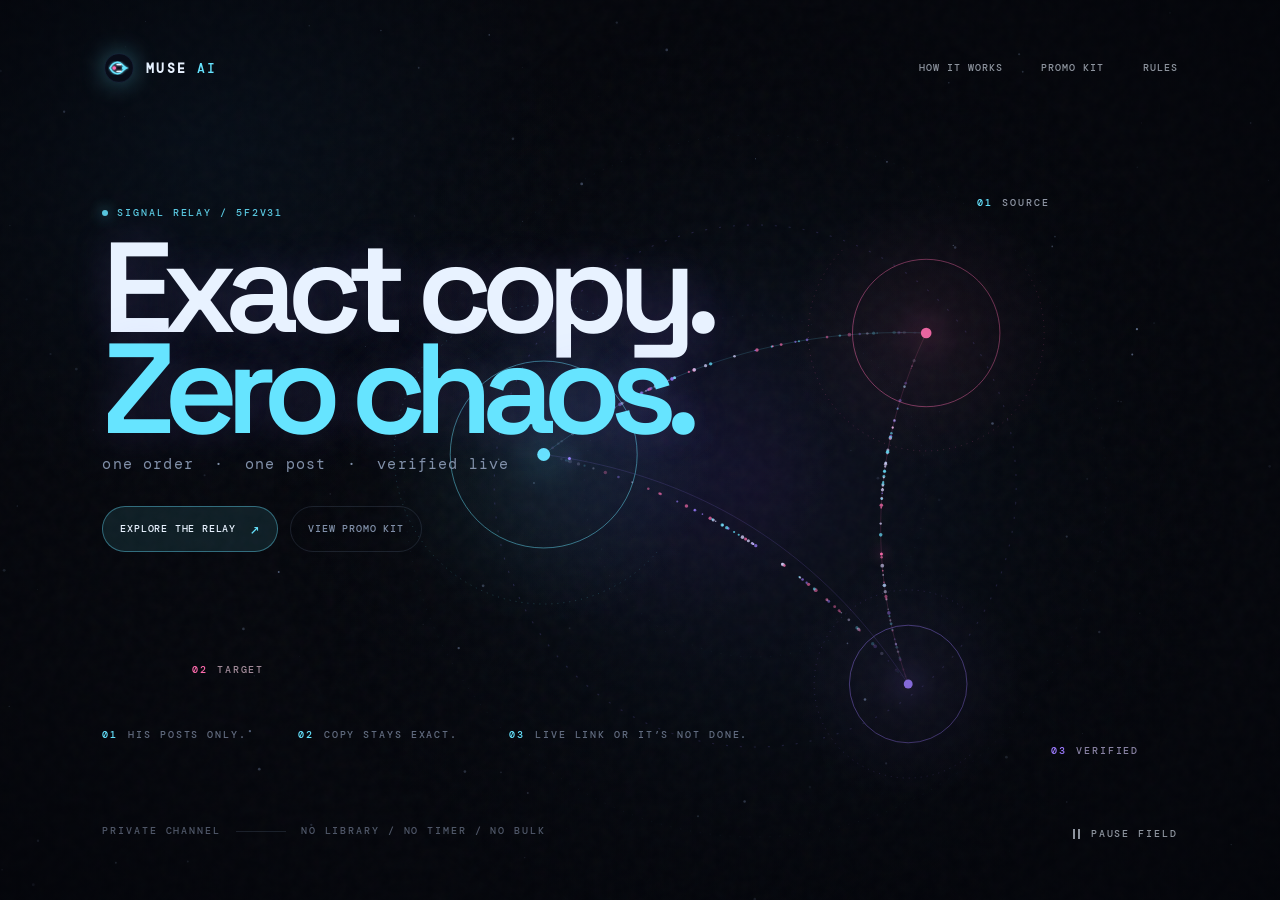
==== index.html @ 7d01f759 "Add files via upload" ====
<!doctype html>
<html lang="en">
<head>
  <meta charset="utf-8" />
  <meta name="viewport" content="width=device-width, initial-scale=1" />
  <meta name="theme-color" content="#05070d" />
  <meta name="description" content="Muse AI Repost — exact copy, private relay, verified live." />
  <title>Muse AI Repost — Signal Relay</title>
  <link rel="icon" type="image/svg+xml" href="assets/favicon.svg" />
  <link rel="alternate icon" href="assets/favicon.svg" />
  <link rel="preconnect" href="https://fonts.googleapis.com">
  <link rel="preconnect" href="https://fonts.gstatic.com" crossorigin>
  <link href="https://fonts.googleapis.com/css2?family=DM+Mono:wght@400;500&family=Space+Grotesk:wght@400;500;600;700&display=swap" rel="stylesheet">
  <link rel="stylesheet" href="styles.css" />
</head>
<body>
  <main class="scene" aria-label="Animated signal relay background">
    <canvas id="signalCanvas" aria-hidden="true"></canvas>
    <div class="noise" aria-hidden="true"></div><div class="vignette" aria-hidden="true"></div>
    <nav class="site-nav" aria-label="Primary navigation">
      <a class="brand" href="index.html"><img src="assets/logo-mark.svg" alt="" /> <span>MUSE <b>AI</b></span></a>
      <div class="nav-links"><a href="pages/how-it-works.html">How it works</a><a href="pages/promo-kit.html">Promo kit</a><a href="pages/platform-rules.html">Rules</a></div>
    </nav>
    <section class="brand-lockup">
      <div class="eyebrow"><span class="status-dot"></span> SIGNAL RELAY / 5F2V31</div>
      <h1>Exact copy.<br /><em>Zero chaos.</em></h1>
      <p>one order&nbsp; · &nbsp;one post&nbsp; · &nbsp;verified live</p>
      <div class="hero-actions"><a class="button button-primary" href="pages/how-it-works.html">Explore the relay <span>↗</span></a><a class="button button-quiet" href="pages/promo-kit.html">View promo kit</a></div>
    </section>
    <div class="orbit-label label-source"><span>01</span> SOURCE</div><div class="orbit-label label-target"><span>02</span> TARGET</div><div class="orbit-label label-verified"><span>03</span> VERIFIED</div>
    <section class="feature-strip" aria-label="Product principles"><div><strong>01</strong><span>His posts only.</span></div><div><strong>02</strong><span>Copy stays exact.</span></div><div><strong>03</strong><span>Live link or it’s not done.</span></div></section>
    <section class="footer-line" aria-label="System status"><span>PRIVATE CHANNEL</span><span class="footer-rule"></span><span>NO LIBRARY / NO TIMER / NO BULK</span></section>
    <button class="pause-button" id="pauseButton" type="button" aria-label="Pause animation" aria-pressed="false"><span class="pause-icon" aria-hidden="true"><i></i><i></i></span><span class="pause-label">PAUSE FIELD</span></button>
  </main>
  <script src="script.js"></script>
</body>
</html>
---- styles.css ----
:root{--ink:#05070d;--paper:#e8f2ff;--muted:#8190a9;--cyan:#66e4ff;--violet:#9c7bff;--pink:#ff6cae;--line:rgba(157,183,224,.14)}*{box-sizing:border-box}html,body{margin:0;min-height:100%;background:var(--ink)}body{overflow-x:hidden;color:var(--paper);font-family:"Space Grotesk",system-ui,sans-serif}.scene{position:relative;min-height:100svh;overflow:hidden;isolation:isolate;background:radial-gradient(circle at 50% 49%,rgba(72,58,161,.13),transparent 25%),radial-gradient(circle at 15% 15%,rgba(30,106,167,.11),transparent 28%),#05070d}#signalCanvas{position:absolute;inset:0;width:100%;height:100%;z-index:-3}.noise{position:absolute;inset:-50%;z-index:-1;pointer-events:none;opacity:.055;background-image:url("data:image/svg+xml,%3Csvg viewBox='0 0 180 180' xmlns='http://www.w3.org/2000/svg'%3E%3Cfilter id='n'%3E%3CfeTurbulence type='fractalNoise' baseFrequency='.9' numOctaves='4' stitchTiles='stitch'/%3E%3C/filter%3E%3Crect width='100%25' height='100%25' filter='url(%23n)' opacity='.7'/%3E%3C/svg%3E");animation:grain .24s steps(2) infinite}.vignette{position:absolute;inset:0;z-index:-1;pointer-events:none;background:radial-gradient(ellipse at center,transparent 25%,rgba(2,3,8,.28) 65%,rgba(2,3,8,.9) 125%)}.site-nav{position:absolute;top:clamp(1.25rem,4vw,3.4rem);left:clamp(1.5rem,8vw,9rem);right:clamp(1.5rem,8vw,9rem);z-index:4;display:flex;align-items:center;justify-content:space-between}.brand{display:flex;align-items:center;gap:10px;color:var(--paper);font:600 13px/1 "DM Mono",monospace;letter-spacing:.16em;text-decoration:none}.brand img{width:34px;height:34px;filter:drop-shadow(0 0 12px rgba(102,228,255,.4))}.brand b{color:var(--cyan);font-weight:500}.nav-links{display:flex;gap:clamp(1rem,3vw,2.7rem)}.nav-links a{color:rgba(232,242,255,.6);font:500 10px/1 "DM Mono",monospace;letter-spacing:.1em;text-transform:uppercase;text-decoration:none;transition:color .25s,transform .25s}.nav-links a:hover{color:var(--cyan);transform:translateY(-2px)}.brand-lockup{position:absolute;top:clamp(9rem,18vw,13rem);left:clamp(1.5rem,8vw,9rem);z-index:2}.eyebrow,.orbit-label,.footer-line,.pause-button,.feature-strip{font:500 10px/1 "DM Mono",monospace;letter-spacing:.19em;text-transform:uppercase}.eyebrow{display:flex;align-items:center;gap:9px;color:var(--cyan);opacity:.86}.status-dot{width:6px;height:6px;border-radius:50%;background:var(--cyan);box-shadow:0 0 14px var(--cyan);animation:blink 2s ease-in-out infinite}h1{margin:1.2rem 0 .9rem;font-size:clamp(3.7rem,10vw,9.8rem);line-height:.79;letter-spacing:-.09em;font-weight:600;text-shadow:0 0 40px rgba(157,123,255,.18)}h1 em{color:var(--cyan);font-style:normal}.brand-lockup p{margin:0;color:var(--muted);font:400 clamp(.72rem,1.3vw,.92rem)/1.4 "DM Mono",monospace;letter-spacing:.08em}.hero-actions{display:flex;gap:12px;margin-top:2rem}.button{display:inline-flex;align-items:center;gap:14px;padding:14px 17px;border:1px solid var(--line);border-radius:999px;color:var(--paper);font:500 10px/1 "DM Mono",monospace;letter-spacing:.08em;text-decoration:none;text-transform:uppercase;transition:transform .25s,box-shadow .25s,border-color .25s}.button:hover{transform:translateY(-3px);border-color:rgba(102,228,255,.55);box-shadow:0 10px 30px rgba(49,152,196,.13)}.button-primary{background:rgba(102,228,255,.1);border-color:rgba(102,228,255,.4)}.button-primary span{color:var(--cyan);font-size:16px}.button-quiet{color:var(--muted)}.orbit-label{position:absolute;z-index:2;display:flex;align-items:center;gap:9px;color:rgba(226,236,255,.62)}.orbit-label span{color:var(--cyan)}.label-source{top:22%;right:18%}.label-target{bottom:25%;left:15%;color:rgba(255,218,238,.62)}.label-target span{color:var(--pink)}.label-verified{right:11%;bottom:16%;color:rgba(216,205,255,.62)}.label-verified span{color:var(--violet)}.feature-strip{position:absolute;left:clamp(1.5rem,8vw,9rem);bottom:clamp(6rem,13vw,10rem);z-index:2;display:flex;gap:clamp(1rem,4vw,4rem);color:rgba(168,184,214,.56)}.feature-strip div{display:flex;gap:10px;align-items:center}.feature-strip strong{color:var(--cyan);font-weight:500}.footer-line{position:absolute;bottom:clamp(1.5rem,5vw,4rem);left:clamp(1.5rem,8vw,9rem);right:clamp(1.5rem,8vw,9rem);z-index:2;display:flex;align-items:center;gap:15px;color:rgba(168,184,214,.45)}.footer-rule{display:block;width:50px;height:1px;background:var(--line)}.pause-button{position:absolute;bottom:clamp(1.4rem,4.8vw,3.8rem);right:clamp(1.5rem,8vw,9rem);z-index:3;display:flex;gap:11px;align-items:center;border:0;padding:0;color:rgba(232,242,255,.6);background:none;cursor:pointer}.pause-button:hover{color:var(--cyan)}.pause-icon{display:flex;gap:3px}.pause-icon i{display:block;width:2px;height:10px;background:currentColor}.pause-button.is-paused .pause-icon i:first-child{height:0;width:0;border-top:5px solid transparent;border-bottom:5px solid transparent;border-left:7px solid currentColor}.pause-button.is-paused .pause-icon i:last-child{display:none}@keyframes grain{0%{transform:translate(0,0)}25%{transform:translate(2%,-1%)}50%{transform:translate(-1%,2%)}75%{transform:translate(1%,1%)}100%{transform:translate(-2%,-1%)}}@keyframes blink{0%,100%{opacity:.4}50%{opacity:1}}@media(max-width:700px){.site-nav{align-items:flex-start}.nav-links{gap:12px;flex-wrap:wrap;justify-content:flex-end;max-width:190px}.nav-links a{font-size:8px}.brand-lockup{top:10rem;left:1.5rem}h1{font-size:clamp(3.8rem,18vw,7rem)}.label-source{top:42%;right:8%}.label-target{bottom:30%;left:8%}.label-verified{right:8%;bottom:20%}.feature-strip{bottom:7rem;display:grid;gap:10px}.footer-line{bottom:1.5rem;right:auto}.footer-line span:last-child{display:none}.pause-button{bottom:1.5rem;right:1.5rem}}@media(prefers-reduced-motion:reduce){.noise,.status-dot{animation:none}}
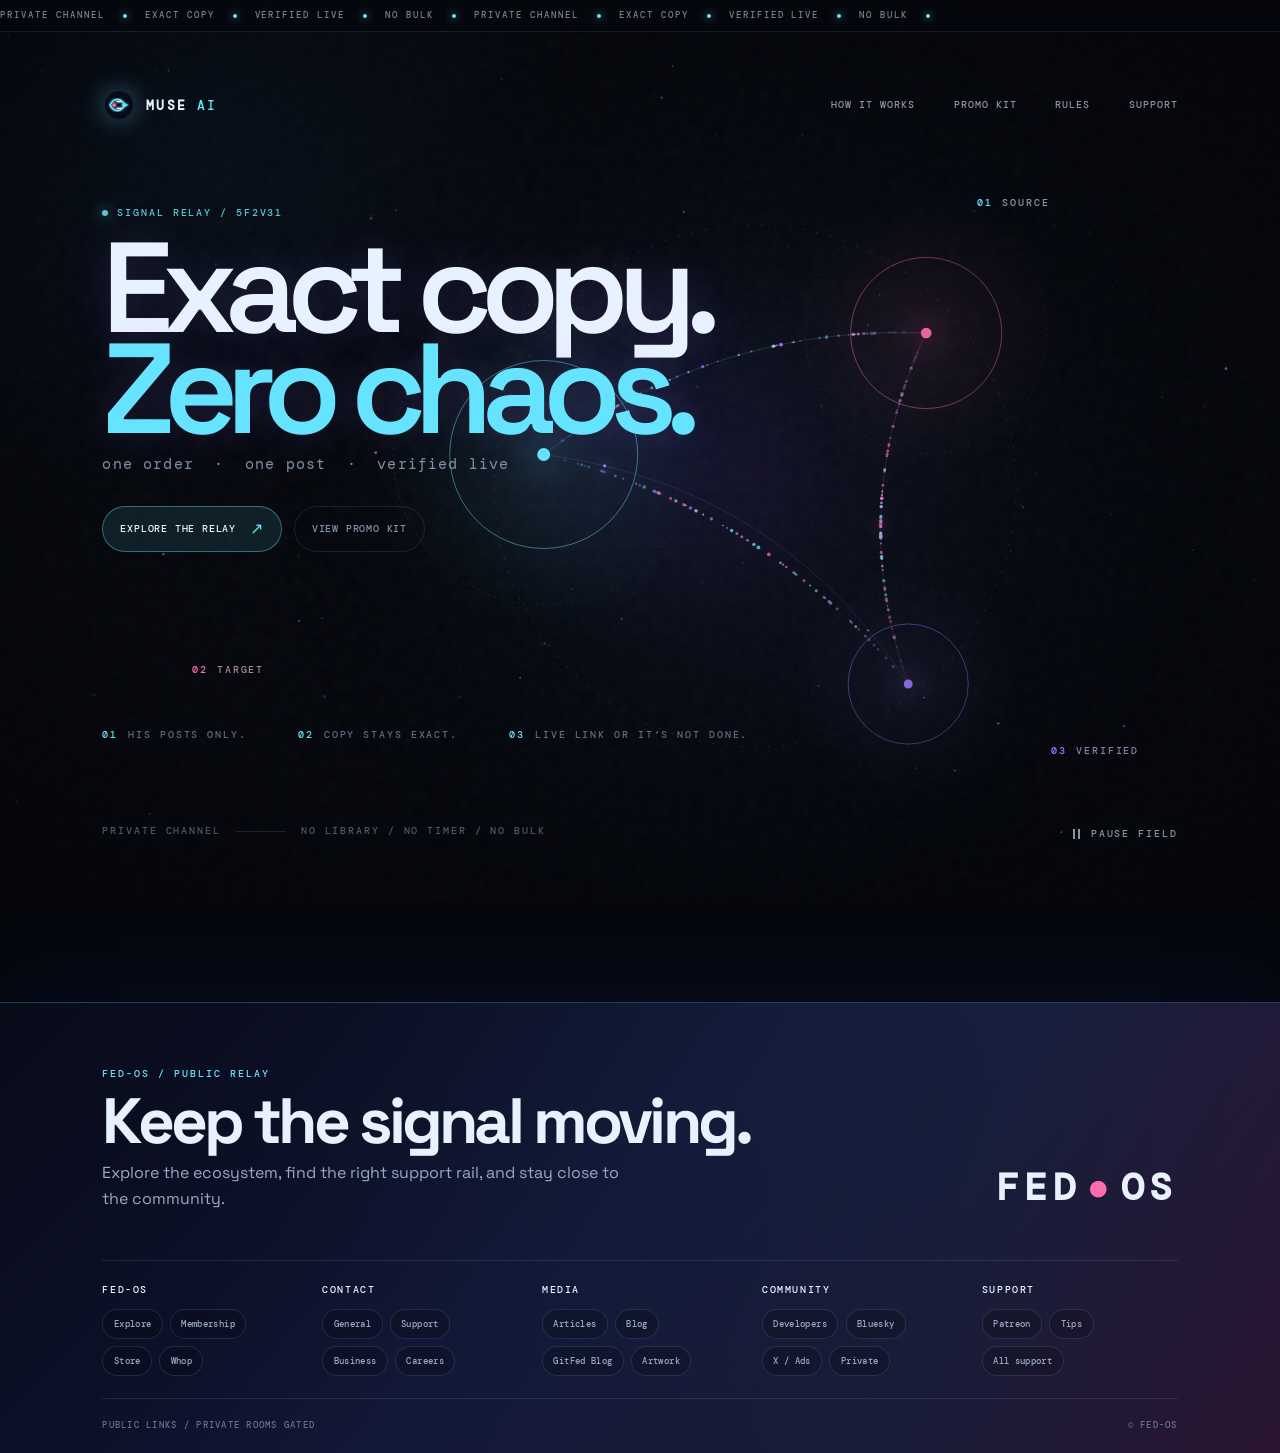
==== commit 28028a3e: "Add files via upload" ====
--- a/index.html
+++ b/index.html
@@ -12,14 +12,16 @@
   <link rel="preconnect" href="https://fonts.gstatic.com" crossorigin>
   <link href="https://fonts.googleapis.com/css2?family=DM+Mono:wght@400;500&family=Space+Grotesk:wght@400;500;600;700&display=swap" rel="stylesheet">
   <link rel="stylesheet" href="styles.css" />
+  <link rel="stylesheet" href="pages/site-pages.css" />
 </head>
 <body>
   <main class="scene" aria-label="Animated signal relay background">
     <canvas id="signalCanvas" aria-hidden="true"></canvas>
     <div class="noise" aria-hidden="true"></div><div class="vignette" aria-hidden="true"></div>
+    <div class="signal-ticker" aria-label="Live relay status"><div class="signal-ticker-track"><span>PRIVATE CHANNEL</span><i></i><span>EXACT COPY</span><i></i><span>VERIFIED LIVE</span><i></i><span>NO BULK</span><i></i><span>PRIVATE CHANNEL</span><i></i><span>EXACT COPY</span><i></i><span>VERIFIED LIVE</span><i></i><span>NO BULK</span><i></i></div></div>
     <nav class="site-nav" aria-label="Primary navigation">
       <a class="brand" href="index.html"><img src="assets/logo-mark.svg" alt="" /> <span>MUSE <b>AI</b></span></a>
-      <div class="nav-links"><a href="pages/how-it-works.html">How it works</a><a href="pages/promo-kit.html">Promo kit</a><a href="pages/platform-rules.html">Rules</a></div>
+      <div class="nav-links"><a href="pages/how-it-works.html">How it works</a><a href="pages/promo-kit.html">Promo kit</a><a href="pages/platform-rules.html">Rules</a><a href="pages/support.html">Support</a></div>
     </nav>
     <section class="brand-lockup">
       <div class="eyebrow"><span class="status-dot"></span> SIGNAL RELAY / 5F2V31</div>
@@ -32,6 +34,7 @@
     <section class="footer-line" aria-label="System status"><span>PRIVATE CHANNEL</span><span class="footer-rule"></span><span>NO LIBRARY / NO TIMER / NO BULK</span></section>
     <button class="pause-button" id="pauseButton" type="button" aria-label="Pause animation" aria-pressed="false"><span class="pause-icon" aria-hidden="true"><i></i><i></i></span><span class="pause-label">PAUSE FIELD</span></button>
   </main>
+  <footer class="fed-footer" aria-label="FED-OS footer"><div class="fed-footer-beam" aria-hidden="true"></div><div class="fed-footer-top"><div><div class="footer-kicker">FED-OS / PUBLIC RELAY</div><h2>Keep the signal moving.</h2><p>Explore the ecosystem, find the right support rail, and stay close to the community.</p></div><a class="footer-mark" href="index.html" aria-label="Back to home">FED<span>●</span>OS</a></div><div class="footer-groups"><section><h3>FED-OS</h3><div class="footer-buttons"><a href="https://www.fedpromptly.org" target="_blank" rel="noopener noreferrer">Explore</a><a href="https://www.fedpromptly.com/aid" target="_blank" rel="noopener noreferrer">Membership</a><a href="https://www.jabburr.com/fed-os" target="_blank" rel="noopener noreferrer">Store</a><a href="https://whop.com/fedpromptly/" target="_blank" rel="noopener noreferrer">Whop</a></div></section><section><h3>Contact</h3><div class="footer-buttons"><a href="mailto:contact@fedpromptly.com">General</a><a href="mailto:support@fedpromptly.com">Support</a><a href="mailto:business@fedpromptly.com">Business</a><a href="mailto:careers@fedpromptly.com">Careers</a></div></section><section><h3>Media</h3><div class="footer-buttons"><a href="https://substack.com/@fedpromptly" target="_blank" rel="noopener noreferrer">Articles</a><a href="https://fedpromptly.wordpress.com/" target="_blank" rel="noopener noreferrer">Blog</a><a href="https://gitfed.substack.com/" target="_blank" rel="noopener noreferrer">GitFed Blog</a><a href="https://www.deviantart.com/fedpromptly" target="_blank" rel="noopener noreferrer">Artwork</a></div></section><section><h3>Community</h3><div class="footer-buttons"><a href="https://discord.gg/Jm4XStx4Pf" target="_blank" rel="noopener noreferrer">Developers</a><a href="https://bsky.app/profile/fed-os.bsky.social" target="_blank" rel="noopener noreferrer">Bluesky</a><a href="https://x.com/Fedpromptly" target="_blank" rel="noopener noreferrer">X / Ads</a><a href="pages/private-communities.html">Private</a></div></section><section><h3>Support</h3><div class="footer-buttons"><a href="https://www.patreon.com/c/FEDpromptly" target="_blank" rel="noopener noreferrer">Patreon</a><a href="https://buymeacoffee.com/fedpromptly" target="_blank" rel="noopener noreferrer">Tips</a><a href="pages/support.html">All support</a></div></section></div><div class="fed-footer-bottom"><span>PUBLIC LINKS / PRIVATE ROOMS GATED</span><span>© FED-OS</span></div></footer>
   <script src="script.js"></script>
 </body>
 </html>
--- a/styles.css
+++ b/styles.css
@@ -1 +1 @@
-:root{--ink:#05070d;--paper:#e8f2ff;--muted:#8190a9;--cyan:#66e4ff;--violet:#9c7bff;--pink:#ff6cae;--line:rgba(157,183,224,.14)}*{box-sizing:border-box}html,body{margin:0;min-height:100%;background:var(--ink)}body{overflow-x:hidden;color:var(--paper);font-family:"Space Grotesk",system-ui,sans-serif}.scene{position:relative;min-height:100svh;overflow:hidden;isolation:isolate;background:radial-gradient(circle at 50% 49%,rgba(72,58,161,.13),transparent 25%),radial-gradient(circle at 15% 15%,rgba(30,106,167,.11),transparent 28%),#05070d}#signalCanvas{position:absolute;inset:0;width:100%;height:100%;z-index:-3}.noise{position:absolute;inset:-50%;z-index:-1;pointer-events:none;opacity:.055;background-image:url("data:image/svg+xml,%3Csvg viewBox='0 0 180 180' xmlns='http://www.w3.org/2000/svg'%3E%3Cfilter id='n'%3E%3CfeTurbulence type='fractalNoise' baseFrequency='.9' numOctaves='4' stitchTiles='stitch'/%3E%3C/filter%3E%3Crect width='100%25' height='100%25' filter='url(%23n)' opacity='.7'/%3E%3C/svg%3E");animation:grain .24s steps(2) infinite}.vignette{position:absolute;inset:0;z-index:-1;pointer-events:none;background:radial-gradient(ellipse at center,transparent 25%,rgba(2,3,8,.28) 65%,rgba(2,3,8,.9) 125%)}.site-nav{position:absolute;top:clamp(1.25rem,4vw,3.4rem);left:clamp(1.5rem,8vw,9rem);right:clamp(1.5rem,8vw,9rem);z-index:4;display:flex;align-items:center;justify-content:space-between}.brand{display:flex;align-items:center;gap:10px;color:var(--paper);font:600 13px/1 "DM Mono",monospace;letter-spacing:.16em;text-decoration:none}.brand img{width:34px;height:34px;filter:drop-shadow(0 0 12px rgba(102,228,255,.4))}.brand b{color:var(--cyan);font-weight:500}.nav-links{display:flex;gap:clamp(1rem,3vw,2.7rem)}.nav-links a{color:rgba(232,242,255,.6);font:500 10px/1 "DM Mono",monospace;letter-spacing:.1em;text-transform:uppercase;text-decoration:none;transition:color .25s,transform .25s}.nav-links a:hover{color:var(--cyan);transform:translateY(-2px)}.brand-lockup{position:absolute;top:clamp(9rem,18vw,13rem);left:clamp(1.5rem,8vw,9rem);z-index:2}.eyebrow,.orbit-label,.footer-line,.pause-button,.feature-strip{font:500 10px/1 "DM Mono",monospace;letter-spacing:.19em;text-transform:uppercase}.eyebrow{display:flex;align-items:center;gap:9px;color:var(--cyan);opacity:.86}.status-dot{width:6px;height:6px;border-radius:50%;background:var(--cyan);box-shadow:0 0 14px var(--cyan);animation:blink 2s ease-in-out infinite}h1{margin:1.2rem 0 .9rem;font-size:clamp(3.7rem,10vw,9.8rem);line-height:.79;letter-spacing:-.09em;font-weight:600;text-shadow:0 0 40px rgba(157,123,255,.18)}h1 em{color:var(--cyan);font-style:normal}.brand-lockup p{margin:0;color:var(--muted);font:400 clamp(.72rem,1.3vw,.92rem)/1.4 "DM Mono",monospace;letter-spacing:.08em}.hero-actions{display:flex;gap:12px;margin-top:2rem}.button{display:inline-flex;align-items:center;gap:14px;padding:14px 17px;border:1px solid var(--line);border-radius:999px;color:var(--paper);font:500 10px/1 "DM Mono",monospace;letter-spacing:.08em;text-decoration:none;text-transform:uppercase;transition:transform .25s,box-shadow .25s,border-color .25s}.button:hover{transform:translateY(-3px);border-color:rgba(102,228,255,.55);box-shadow:0 10px 30px rgba(49,152,196,.13)}.button-primary{background:rgba(102,228,255,.1);border-color:rgba(102,228,255,.4)}.button-primary span{color:var(--cyan);font-size:16px}.button-quiet{color:var(--muted)}.orbit-label{position:absolute;z-index:2;display:flex;align-items:center;gap:9px;color:rgba(226,236,255,.62)}.orbit-label span{color:var(--cyan)}.label-source{top:22%;right:18%}.label-target{bottom:25%;left:15%;color:rgba(255,218,238,.62)}.label-target span{color:var(--pink)}.label-verified{right:11%;bottom:16%;color:rgba(216,205,255,.62)}.label-verified span{color:var(--violet)}.feature-strip{position:absolute;left:clamp(1.5rem,8vw,9rem);bottom:clamp(6rem,13vw,10rem);z-index:2;display:flex;gap:clamp(1rem,4vw,4rem);color:rgba(168,184,214,.56)}.feature-strip div{display:flex;gap:10px;align-items:center}.feature-strip strong{color:var(--cyan);font-weight:500}.footer-line{position:absolute;bottom:clamp(1.5rem,5vw,4rem);left:clamp(1.5rem,8vw,9rem);right:clamp(1.5rem,8vw,9rem);z-index:2;display:flex;align-items:center;gap:15px;color:rgba(168,184,214,.45)}.footer-rule{display:block;width:50px;height:1px;background:var(--line)}.pause-button{position:absolute;bottom:clamp(1.4rem,4.8vw,3.8rem);right:clamp(1.5rem,8vw,9rem);z-index:3;display:flex;gap:11px;align-items:center;border:0;padding:0;color:rgba(232,242,255,.6);background:none;cursor:pointer}.pause-button:hover{color:var(--cyan)}.pause-icon{display:flex;gap:3px}.pause-icon i{display:block;width:2px;height:10px;background:currentColor}.pause-button.is-paused .pause-icon i:first-child{height:0;width:0;border-top:5px solid transparent;border-bottom:5px solid transparent;border-left:7px solid currentColor}.pause-button.is-paused .pause-icon i:last-child{display:none}@keyframes grain{0%{transform:translate(0,0)}25%{transform:translate(2%,-1%)}50%{transform:translate(-1%,2%)}75%{transform:translate(1%,1%)}100%{transform:translate(-2%,-1%)}}@keyframes blink{0%,100%{opacity:.4}50%{opacity:1}}@media(max-width:700px){.site-nav{align-items:flex-start}.nav-links{gap:12px;flex-wrap:wrap;justify-content:flex-end;max-width:190px}.nav-links a{font-size:8px}.brand-lockup{top:10rem;left:1.5rem}h1{font-size:clamp(3.8rem,18vw,7rem)}.label-source{top:42%;right:8%}.label-target{bottom:30%;left:8%}.label-verified{right:8%;bottom:20%}.feature-strip{bottom:7rem;display:grid;gap:10px}.footer-line{bottom:1.5rem;right:auto}.footer-line span:last-child{display:none}.pause-button{bottom:1.5rem;right:1.5rem}}@media(prefers-reduced-motion:reduce){.noise,.status-dot{animation:none}}
+:root{--ink:#05070d;--paper:#e8f2ff;--muted:#8190a9;--cyan:#66e4ff;--violet:#9c7bff;--pink:#ff6cae;--line:rgba(157,183,224,.14)}*{box-sizing:border-box}html,body{margin:0;min-height:100%;background:var(--ink)}body{overflow-x:hidden;color:var(--paper);font-family:"Space Grotesk",system-ui,sans-serif}.scene{position:relative;min-height:100svh;overflow:hidden;isolation:isolate;background:radial-gradient(circle at 50% 49%,rgba(72,58,161,.13),transparent 25%),radial-gradient(circle at 15% 15%,rgba(30,106,167,.11),transparent 28%),#05070d}#signalCanvas{position:absolute;inset:0;width:100%;height:100%;z-index:-3}.noise{position:absolute;inset:-50%;z-index:-1;pointer-events:none;opacity:.055;background-image:url("data:image/svg+xml,%3Csvg viewBox='0 0 180 180' xmlns='http://www.w3.org/2000/svg'%3E%3Cfilter id='n'%3E%3CfeTurbulence type='fractalNoise' baseFrequency='.9' numOctaves='4' stitchTiles='stitch'/%3E%3C/filter%3E%3Crect width='100%25' height='100%25' filter='url(%23n)' opacity='.7'/%3E%3C/svg%3E");animation:grain .24s steps(2) infinite}.vignette{position:absolute;inset:0;z-index:-1;pointer-events:none;background:radial-gradient(ellipse at center,transparent 25%,rgba(2,3,8,.28) 65%,rgba(2,3,8,.9) 125%)}.signal-ticker{position:absolute;top:0;left:0;right:0;z-index:5;overflow:hidden;border-bottom:1px solid rgba(157,183,224,.12);background:rgba(5,7,13,.72);backdrop-filter:blur(14px);white-space:nowrap}.signal-ticker-track{display:inline-flex;align-items:center;gap:18px;min-width:max-content;padding:11px 0;color:rgba(232,242,255,.52);font:500 9px/1 "DM Mono",monospace;letter-spacing:.22em;text-transform:uppercase;animation:ticker 28s linear infinite}.signal-ticker-track i{width:4px;height:4px;border-radius:50%;background:var(--cyan);box-shadow:0 0 10px var(--cyan)}.site-nav{position:absolute;top:clamp(3.5rem,7vw,5.5rem);left:clamp(1.5rem,8vw,9rem);right:clamp(1.5rem,8vw,9rem);z-index:4;display:flex;align-items:center;justify-content:space-between}.brand{display:flex;align-items:center;gap:10px;color:var(--paper);font:600 13px/1 "DM Mono",monospace;letter-spacing:.16em;text-decoration:none}.brand img{width:34px;height:34px;filter:drop-shadow(0 0 12px rgba(102,228,255,.4))}.brand b{color:var(--cyan);font-weight:500}.nav-links{display:flex;gap:clamp(1rem,3vw,2.7rem)}.nav-links a{color:rgba(232,242,255,.6);font:500 10px/1 "DM Mono",monospace;letter-spacing:.1em;text-transform:uppercase;text-decoration:none;transition:color .25s,transform .25s}.nav-links a:hover{color:var(--cyan);transform:translateY(-2px)}.brand-lockup{position:absolute;top:clamp(9rem,18vw,13rem);left:clamp(1.5rem,8vw,9rem);z-index:2}.eyebrow,.orbit-label,.footer-line,.pause-button,.feature-strip{font:500 10px/1 "DM Mono",monospace;letter-spacing:.19em;text-transform:uppercase}.eyebrow{display:flex;align-items:center;gap:9px;color:var(--cyan);opacity:.86}.status-dot{width:6px;height:6px;border-radius:50%;background:var(--cyan);box-shadow:0 0 14px var(--cyan);animation:blink 2s ease-in-out infinite}h1{margin:1.2rem 0 .9rem;font-size:clamp(3.7rem,10vw,9.8rem);line-height:.79;letter-spacing:-.09em;font-weight:600;text-shadow:0 0 40px rgba(157,123,255,.18)}h1 em{color:var(--cyan);font-style:normal}.brand-lockup p{margin:0;color:var(--muted);font:400 clamp(.72rem,1.3vw,.92rem)/1.4 "DM Mono",monospace;letter-spacing:.08em}.hero-actions{display:flex;gap:12px;margin-top:2rem}.button{display:inline-flex;align-items:center;gap:14px;padding:14px 17px;border:1px solid var(--line);border-radius:999px;color:var(--paper);font:500 10px/1 "DM Mono",monospace;letter-spacing:.08em;text-decoration:none;text-transform:uppercase;transition:transform .25s,box-shadow .25s,border-color .25s}.button:hover{transform:translateY(-3px);border-color:rgba(102,228,255,.55);box-shadow:0 10px 30px rgba(49,152,196,.13)}.button-primary{background:rgba(102,228,255,.1);border-color:rgba(102,228,255,.4)}.button-primary span{color:var(--cyan);font-size:16px}.button-quiet{color:var(--muted)}.orbit-label{position:absolute;z-index:2;display:flex;align-items:center;gap:9px;color:rgba(226,236,255,.62)}.orbit-label span{color:var(--cyan)}.label-source{top:22%;right:18%}.label-target{bottom:25%;left:15%;color:rgba(255,218,238,.62)}.label-target span{color:var(--pink)}.label-verified{right:11%;bottom:16%;color:rgba(216,205,255,.62)}.label-verified span{color:var(--violet)}.feature-strip{position:absolute;left:clamp(1.5rem,8vw,9rem);bottom:clamp(6rem,13vw,10rem);z-index:2;display:flex;gap:clamp(1rem,4vw,4rem);color:rgba(168,184,214,.56)}.feature-strip div{display:flex;gap:10px;align-items:center}.feature-strip strong{color:var(--cyan);font-weight:500}.footer-line{position:absolute;bottom:clamp(1.5rem,5vw,4rem);left:clamp(1.5rem,8vw,9rem);right:clamp(1.5rem,8vw,9rem);z-index:2;display:flex;align-items:center;gap:15px;color:rgba(168,184,214,.45)}.footer-rule{display:block;width:50px;height:1px;background:var(--line)}.pause-button{position:absolute;bottom:clamp(1.4rem,4.8vw,3.8rem);right:clamp(1.5rem,8vw,9rem);z-index:3;display:flex;gap:11px;align-items:center;border:0;padding:0;color:rgba(232,242,255,.6);background:none;cursor:pointer}.pause-button:hover{color:var(--cyan)}.pause-icon{display:flex;gap:3px}.pause-icon i{display:block;width:2px;height:10px;background:currentColor}.pause-button.is-paused .pause-icon i:first-child{height:0;width:0;border-top:5px solid transparent;border-bottom:5px solid transparent;border-left:7px solid currentColor}.pause-button.is-paused .pause-icon i:last-child{display:none}@keyframes grain{0%{transform:translate(0,0)}25%{transform:translate(2%,-1%)}50%{transform:translate(-1%,2%)}75%{transform:translate(1%,1%)}100%{transform:translate(-2%,-1%)}}@keyframes blink{0%,100%{opacity:.4}50%{opacity:1}}@keyframes ticker{from{transform:translateX(0)}to{transform:translateX(-50%)}}@media(max-width:700px){.site-nav{align-items:flex-start}.nav-links{gap:12px;flex-wrap:wrap;justify-content:flex-end;max-width:210px}.nav-links a{font-size:8px}.brand-lockup{top:10rem;left:1.5rem}h1{font-size:clamp(3.8rem,18vw,7rem)}.label-source{top:42%;right:8%}.label-target{bottom:30%;left:8%}.label-verified{right:8%;bottom:20%}.feature-strip{bottom:7rem;display:grid;gap:10px}.footer-line{bottom:1.5rem;right:auto}.footer-line span:last-child{display:none}.pause-button{bottom:1.5rem;right:1.5rem}}@media(prefers-reduced-motion:reduce){.noise,.status-dot,.signal-ticker-track{animation:none}}
--- a/pages/site-pages.css
+++ b/pages/site-pages.css
@@ -0,0 +1,3 @@
+body.inner-page{min-height:100svh;background:radial-gradient(circle at 78% 18%,rgba(111,76,196,.18),transparent 30%),#05070d;color:#e8f2ff}.inner-nav{display:flex;align-items:center;justify-content:space-between;padding:clamp(1.5rem,4vw,3.5rem) clamp(1.5rem,8vw,9rem)}.back-link{color:#8190a9;font:500 10px "DM Mono",monospace;letter-spacing:.12em;text-decoration:none;text-transform:uppercase}.back-link:hover{color:#66e4ff}.page-wrap{width:min(1100px,calc(100% - 3rem));margin:clamp(3rem,8vw,7rem) auto 6rem}.page-kicker{color:#66e4ff;font:500 11px "DM Mono",monospace;letter-spacing:.2em}.page-wrap h1{margin:1.3rem 0 1.2rem;font-size:clamp(3.4rem,8vw,7.2rem);line-height:.84}.page-wrap h1 em{color:#66e4ff;font-style:normal}.lead{width:min(610px,100%);margin:0 0 3rem;color:#9aa9c3;font:400 1rem/1.7 "DM Mono",monospace}.steps{display:grid;grid-template-columns:repeat(3,1fr);gap:1rem;margin:0 0 4rem}.steps article,.rule-list article{padding:1.5rem;border:1px solid rgba(157,183,224,.14);border-radius:20px;background:rgba(18,25,48,.55);transition:transform .25s,border-color .25s}.steps article:hover,.rule-list article:hover{transform:translateY(-6px);border-color:rgba(102,228,255,.5)}.steps span{color:#ff6cae;font:500 11px "DM Mono",monospace}.steps h2{margin:2rem 0 .65rem;font-size:1.8rem}.steps p,.rule-list p{margin:0;color:#8190a9;line-height:1.6}.wide-art,.hero-art{display:block;width:100%;height:auto;margin:0 0 3rem;border:1px solid rgba(157,183,224,.14);border-radius:24px;box-shadow:0 20px 80px rgba(4,8,24,.45)}.asset-grid{display:grid;grid-template-columns:repeat(3,1fr);gap:1rem;margin:0 0 3rem}.asset-grid figure{margin:0}.asset-grid img{display:block;width:100%;border:1px solid rgba(157,183,224,.14);border-radius:20px}.asset-grid figcaption{padding:.75rem .25rem;color:#8190a9;font:500 10px "DM Mono",monospace;letter-spacing:.12em}.rule-list{display:grid;grid-template-columns:repeat(2,1fr);gap:1rem;margin:0 0 3rem}.rule-list article{min-height:140px}.rule-list b{display:block;margin-bottom:1rem;color:#66e4ff;font:500 11px "DM Mono",monospace;letter-spacing:.1em}.community-card{display:grid;grid-template-columns:minmax(0,1fr) 390px;gap:2rem;align-items:center;margin:0 0 3rem;padding:clamp(1.2rem,3vw,2rem);border:1px solid rgba(157,183,224,.14);border-radius:24px;background:linear-gradient(135deg,rgba(18,25,48,.7),rgba(8,13,28,.45));box-shadow:0 20px 80px rgba(4,8,24,.25)}.community-card h2{margin:.9rem 0 .5rem;font-size:clamp(1.7rem,3vw,2.6rem)}.community-card p{max-width:350px;color:#8190a9;line-height:1.6}.discord-frame{display:flex;justify-content:center;align-items:center;min-height:500px;width:100%}.discord-frame iframe{display:block;max-width:100%;margin-inline:auto;border:1px solid rgba(102,228,255,.18);border-radius:12px;box-shadow:0 16px 50px rgba(0,0,0,.32)}.page-actions{display:flex;align-items:center;gap:12px;flex-wrap:wrap}.support-page{position:relative}.support-wrap{margin-top:clamp(2rem,5vw,4rem)}.support-tabs{display:flex;gap:8px;margin:0 0 1rem;padding:5px;width:max-content;border:1px solid rgba(157,183,224,.14);border-radius:999px;background:rgba(18,25,48,.5)}.support-tab{border:0;border-radius:999px;padding:12px 18px;color:#8190a9;background:transparent;font:500 10px "DM Mono",monospace;letter-spacing:.1em;text-transform:uppercase;cursor:pointer}.support-tab.is-active{color:#05070d;background:#66e4ff}.support-panel{padding:clamp(1.2rem,3vw,2rem);border:1px solid rgba(157,183,224,.14);border-radius:24px;background:linear-gradient(145deg,rgba(18,25,48,.72),rgba(8,13,28,.52));box-shadow:0 20px 80px rgba(4,8,24,.28)}.support-panel[hidden]{display:none}.support-panel-head{display:flex;justify-content:space-between;gap:2rem;align-items:flex-start;margin-bottom:1.5rem}.support-label,.payment-provider{color:#66e4ff;font:500 10px "DM Mono",monospace;letter-spacing:.16em}.support-panel h2{margin:.65rem 0 .4rem;font-size:clamp(1.8rem,4vw,3.2rem)}.support-panel-head p{margin:0;color:#8190a9;line-height:1.5}.support-orb{display:grid;place-items:center;width:48px;height:48px;flex:0 0 48px;border:1px solid rgba(102,228,255,.45);border-radius:50%;color:#66e4ff;font:500 12px "DM Mono",monospace;box-shadow:0 0 30px rgba(102,228,255,.15)}.support-orb-pink{border-color:rgba(255,108,174,.45);color:#ff6cae;box-shadow:0 0 30px rgba(255,108,174,.15)}.payment-grid{display:grid;grid-template-columns:repeat(2,minmax(0,1fr));gap:1rem}.donation-grid{grid-template-columns:repeat(2,minmax(0,1fr))}.payment-card{min-height:210px;padding:1.4rem;border:1px solid rgba(157,183,224,.14);border-radius:18px;background:rgba(5,7,13,.42)}.payment-card h3{margin:.8rem 0 .5rem;font-size:1.25rem}.payment-card p{margin:0 0 1.2rem;color:#8190a9;line-height:1.5}.paypal-slot,.stripe-slot{min-height:45px;display:flex;align-items:center;justify-content:flex-start}.payment-loading{color:#8190a9;font:500 10px "DM Mono",monospace;letter-spacing:.08em;text-transform:uppercase}.gh-sponsor-card{--card-w:600px;--card-h:225px;--crop:150px;position:relative;width:var(--card-w);max-width:100%;height:var(--crop);overflow:hidden;border-radius:12px;background:#fff;box-shadow:0 1px 2px rgba(0,0,0,.06),0 8px 24px -10px rgba(0,0,0,.18);transition:transform .18s ease,box-shadow .18s ease}.gh-sponsor-card iframe{display:block;border:0;margin:0;width:var(--card-w);height:var(--card-h);color-scheme:light dark;background:transparent}.gh-sponsor-card:hover{transform:translateY(-2px);box-shadow:0 2px 4px rgba(0,0,0,.07),0 14px 32px -12px rgba(0,0,0,.25)}.github-payment-card{overflow:hidden}.external-pay{display:inline-flex;align-items:center;min-height:40px}.external-pay img{max-width:100%;height:auto}.crypto-pay{padding:10px 14px;border-radius:8px;background:#fff}.crypto-pay img{width:190px}.payment-disclaimer,.age-note{color:#8190a9;font:400 11px/1.6 "DM Mono",monospace}.payment-disclaimer{margin:1rem 0 1.5rem}.age-locked{overflow:hidden}.age-gate{position:fixed;inset:0;z-index:20;display:grid;place-items:center;padding:1.5rem;background:rgba(3,5,12,.82);backdrop-filter:blur(18px)}.age-gate.is-hidden{display:none}.age-gate-card{width:min(520px,100%);padding:clamp(1.5rem,5vw,3rem);border:1px solid rgba(102,228,255,.28);border-radius:28px;background:linear-gradient(145deg,rgba(18,25,48,.95),rgba(7,10,22,.96));box-shadow:0 30px 120px rgba(0,0,0,.5)}.age-gate-card h1{margin:1rem 0 .8rem;font-size:clamp(2.8rem,8vw,5rem);line-height:.9}.age-gate-card p{color:#9aa9c3;line-height:1.6}.age-check{display:flex;align-items:center;gap:10px;margin:1.5rem 0;color:#e8f2ff;font:500 12px "DM Mono",monospace}.age-check input{width:18px;height:18px;accent-color:#66e4ff}.age-gate .button:disabled{opacity:.35;cursor:not-allowed;transform:none;box-shadow:none}.discord-links{display:flex;flex-direction:column;align-items:stretch;gap:.7rem;margin-top:1.5rem;width:min(100%,360px)}.discord-btn{display:flex;align-items:center;justify-content:center;gap:.6rem;width:100%;padding:.85rem 1rem;border:2px solid transparent;border-radius:8px;font:600 .95rem/1.2 "Space Grotesk",system-ui,sans-serif;text-decoration:none;cursor:pointer;box-shadow:0 4px 14px rgba(0,0,0,.24);transition:background .15s ease,transform .15s ease,box-shadow .15s ease,border-color .15s ease}.discord-btn:hover{transform:translateY(-2px);box-shadow:0 8px 20px rgba(0,0,0,.35)}.discord-btn:active{transform:translateY(0)}.discord-btn:focus-visible{outline:none;border-color:#fff}.discord-github{background:#4e5058;color:#fff}.discord-github:hover{background:#3c3e44}.discord-muse{background:#fff;color:#5865f2;border-color:#e3e5e8}.discord-muse:hover{background:#edeffd;border-color:#c9ccf7}.discord-echoed{background:#5865f2;color:#fff}.discord-echoed:hover{background:#4752c4}.discord-nsfw{background:#ed4245;color:#fff}.discord-nsfw:hover{background:#c93b3e}.discord-mark{display:inline-grid;place-items:center;width:20px;height:20px;font-size:1rem}.discord-tag{margin-left:.25rem;padding:.15rem .4rem;border-radius:4px;background:rgba(0,0,0,.3);font-size:.65rem;letter-spacing:.04em;text-transform:uppercase}.discord-age-dialog{width:min(92vw,420px);padding:1.75rem;border:1px solid rgba(255,108,174,.35);border-radius:18px;background:#161827;color:#e8f2ff;box-shadow:0 24px 70px rgba(0,0,0,.65)}.discord-age-dialog::backdrop{background:rgba(0,0,0,.68);backdrop-filter:blur(5px)}.discord-age-dialog h2{margin:0 0 .7rem;font-size:1.3rem}.discord-age-dialog p{margin:0 0 1.2rem;color:#b9bfd0;line-height:1.55}.discord-age-dialog p a{color:#66e4ff}.discord-verify{display:flex;align-items:flex-start;gap:.65rem;padding:.85rem .9rem;margin-bottom:1.2rem;border:1px solid rgba(255,255,255,.14);border-radius:8px;background:#0f111b;color:#dfe3ed;font-size:.9rem;line-height:1.4;cursor:pointer}.discord-verify input{width:18px;height:18px;flex:0 0 auto;margin:.1rem 0 0;accent-color:#ed4245}.discord-dialog-actions{display:flex;flex-wrap:wrap;gap:.6rem}.discord-dialog-actions .button{font-size:10px}@media(prefers-color-scheme:dark){.gh-sponsor-card{background:#0d1117;box-shadow:0 0 0 1px rgba(255,255,255,.06),0 8px 24px -10px rgba(0,0,0,.6)}}@media(prefers-reduced-motion:reduce){.gh-sponsor-card,.discord-btn{transition:none}.gh-sponsor-card:hover,.discord-btn:hover{transform:none}}@media(max-width:640px){.gh-sponsor-card{--s:.72;width:calc(var(--card-w) * var(--s));height:calc(var(--crop) * var(--s))}.gh-sponsor-card iframe{transform:scale(var(--s));transform-origin:0 0}}@media(max-width:700px){.steps,.asset-grid,.rule-list,.payment-grid,.donation-grid{grid-template-columns:1fr}.page-wrap{width:min(100% - 2rem,1100px)}.page-wrap h1{font-size:clamp(3rem,15vw,6rem)}.lead{font-size:.85rem}.inner-nav{padding:1.5rem 1rem}.community-card{grid-template-columns:1fr}.discord-frame{min-height:500px}.support-tabs{width:100%}.support-tab{flex:1;padding-inline:10px}.support-panel-head{gap:1rem}.support-orb{width:40px;height:40px;flex-basis:40px}.discord-links{width:100%}}
+
+.fed-footer{position:relative;isolation:isolate;overflow:hidden;margin:clamp(4rem,8vw,8rem) auto 0;padding:clamp(2rem,5vw,4rem) max(1rem,8vw) 1.4rem;background:linear-gradient(135deg,#080b18 0%,#101433 48%,#160b24 100%);border-top:1px solid rgba(102,228,255,.22);box-shadow:0 -20px 80px rgba(17,24,73,.26)}.fed-footer-beam{position:absolute;inset:0;z-index:-1;opacity:.5;background:linear-gradient(110deg,transparent 10%,rgba(102,228,255,.12) 35%,rgba(255,108,174,.18) 50%,transparent 70%);background-size:220% 100%;animation:footerBeam 9s ease-in-out infinite}.fed-footer-top{display:flex;align-items:flex-end;justify-content:space-between;gap:2rem;max-width:1250px;margin:0 auto 3rem}.footer-kicker{color:#66e4ff;font:500 10px "DM Mono",monospace;letter-spacing:.2em}.fed-footer h2{margin:.8rem 0 .6rem;color:#e8f2ff;font-size:clamp(2rem,5vw,4.8rem);line-height:.9;letter-spacing:-.06em}.fed-footer p{max-width:520px;margin:0;color:#9aa9c3;line-height:1.6}.footer-mark{color:#e8f2ff;font:600 clamp(1.5rem,3vw,2.5rem) "DM Mono",monospace;letter-spacing:.14em;text-decoration:none}.footer-mark span{display:inline-block;margin:0 .15em;color:#ff6cae;animation:footerPulse 2.8s ease-in-out infinite}.footer-groups{display:grid;grid-template-columns:repeat(5,minmax(0,1fr));gap:1.5rem;max-width:1250px;margin:0 auto;padding:1.4rem 0;border-top:1px solid rgba(157,183,224,.13);border-bottom:1px solid rgba(157,183,224,.13)}.footer-groups h3{margin:0 0 .8rem;color:#e8f2ff;font:500 10px "DM Mono",monospace;letter-spacing:.16em;text-transform:uppercase}.footer-buttons{display:flex;flex-wrap:wrap;gap:.45rem}.footer-buttons a{display:inline-flex;align-items:center;min-height:30px;padding:.45rem .65rem;border:1px solid rgba(157,183,224,.16);border-radius:999px;color:#9aa9c3;background:rgba(5,7,13,.22);font:500 9px "DM Mono",monospace;letter-spacing:.04em;text-decoration:none;transition:color .2s ease,border-color .2s ease,background .2s ease,transform .2s ease}.footer-buttons a:hover{color:#05070d;border-color:#66e4ff;background:#66e4ff;transform:translateY(-2px)}.fed-footer-bottom{display:flex;justify-content:space-between;gap:1rem;max-width:1250px;margin:1.2rem auto 0;color:#65728d;font:500 9px "DM Mono",monospace;letter-spacing:.14em;text-transform:uppercase}@keyframes footerBeam{0%,100%{background-position:120% 0}50%{background-position:-20% 0}}@keyframes footerPulse{0%,100%{transform:scale(.8);opacity:.55}50%{transform:scale(1.25);opacity:1}}.private-card{max-width:720px;padding:clamp(1.3rem,4vw,2.5rem);border:1px solid rgba(255,108,174,.28);border-radius:24px;background:linear-gradient(145deg,rgba(24,18,43,.8),rgba(8,11,24,.65));box-shadow:0 20px 80px rgba(4,8,24,.28)}.private-warning{display:flex;gap:1rem;align-items:flex-start;padding:1rem;border:1px solid rgba(255,108,174,.24);border-radius:14px;background:rgba(255,108,174,.06)}.private-symbol{display:grid;place-items:center;width:32px;height:32px;flex:0 0 32px;border-radius:50%;color:#05070d;background:#ff6cae;font:700 16px "DM Mono",monospace}.private-warning strong{color:#ff6cae;font:500 10px "DM Mono",monospace;letter-spacing:.14em}.private-warning p{margin:.5rem 0 0;color:#9aa9c3;line-height:1.5}.private-check{display:flex;gap:.7rem;align-items:flex-start;margin:1.5rem 0;color:#e8f2ff;font:500 11px/1.5 "DM Mono",monospace}.private-check input{width:18px;height:18px;flex:0 0 auto;accent-color:#ff6cae}.private-field{display:grid;gap:.5rem;margin-bottom:1.25rem;color:#8190a9;font:500 10px "DM Mono",monospace;letter-spacing:.12em}.private-field select{width:100%;padding:.8rem;border:1px solid rgba(157,183,224,.2);border-radius:10px;color:#e8f2ff;background:#0c1020;font:500 12px "DM Mono",monospace}.private-status{min-height:1.4em;margin:1rem 0 0;color:#9aa9c3;font:500 11px/1.5 "DM Mono",monospace}.private-status.is-error{color:#ff6cae}.private-status.is-success{color:#66e4ff}.matrix-link{display:inline-flex;margin-top:.5rem;color:#66e4ff;font:500 11px "DM Mono",monospace;letter-spacing:.08em;text-decoration:none;text-transform:uppercase}.matrix-link:hover{color:#e8f2ff}@media(prefers-reduced-motion:reduce){.fed-footer-beam,.footer-mark span{animation:none}}@media(max-width:900px){.footer-groups{grid-template-columns:repeat(3,minmax(0,1fr))}}@media(max-width:700px){.fed-footer{padding-inline:1rem}.fed-footer-top{align-items:flex-start;flex-direction:column}.footer-mark{order:-1}.footer-groups{grid-template-columns:repeat(2,minmax(0,1fr));gap:1.2rem}.fed-footer-bottom{align-items:flex-start;flex-direction:column}.private-card{padding:1.2rem}}
